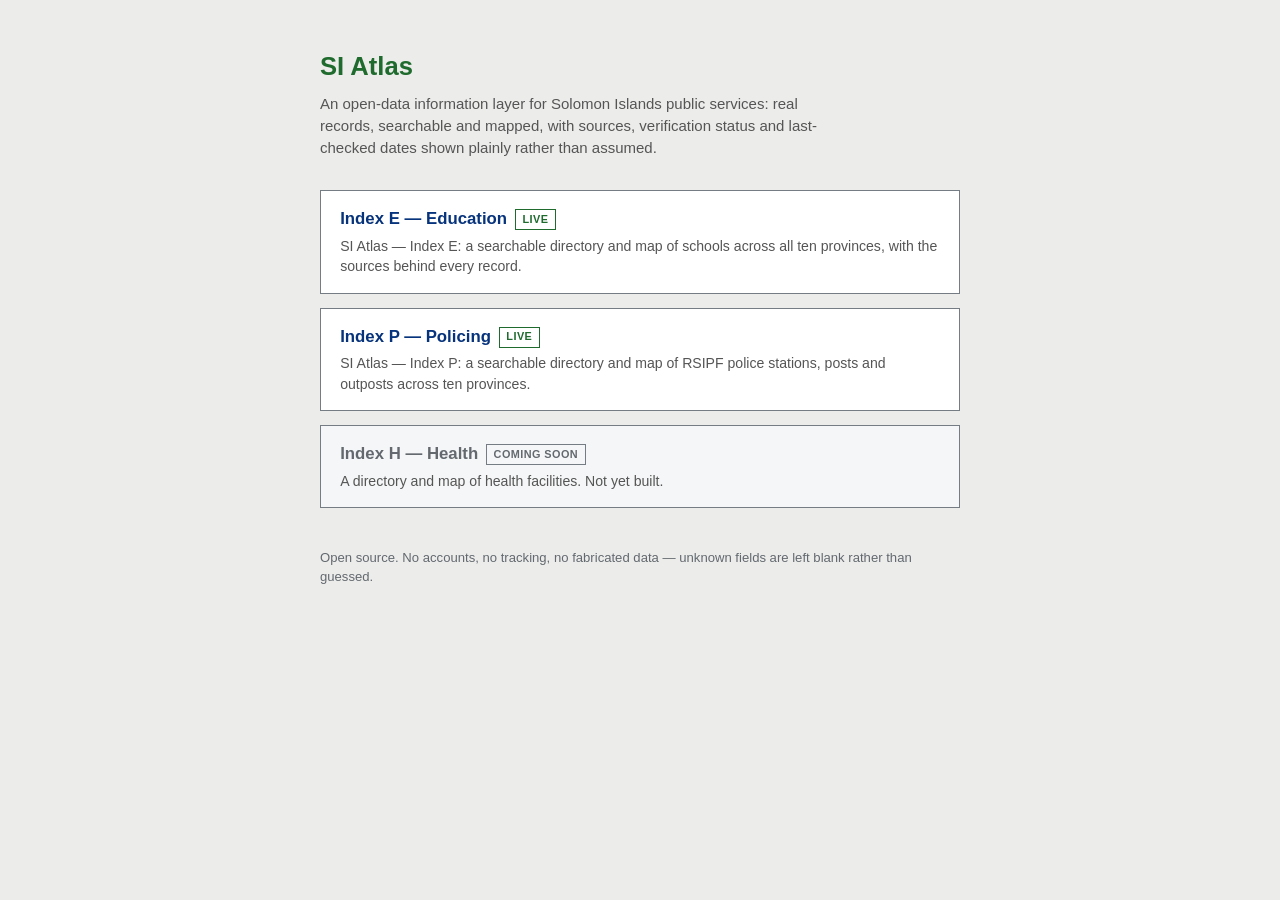
==== index.html @ feea075d "Give the portal and Index H their own favicon and share tags (META-3) Both borrowed Index E's mortar" ====
<!DOCTYPE html>
<html lang="en">
<head>
<meta charset="utf-8">
<meta name="viewport" content="width=device-width, initial-scale=1">
<title>SI Atlas — Solomon Islands public services</title>
<meta name="description" content="SI Atlas is an open-data information layer for Solomon Islands public services. Index E (Education) and Index P (Policing) are live; more indexes are planned.">
<meta name="theme-color" content="#06337C">

<!-- Link previews. og:url must be an absolute URL for scrapers, so it is the
     only non-relative path on this page; update it if the site moves to a
     custom domain or a differently named repository. No og:image: the
     portal has no screenshot of its own, and borrowing an index's would
     misrepresent it. -->
<meta property="og:type" content="website">
<meta property="og:site_name" content="SI Atlas">
<meta property="og:title" content="SI Atlas — Solomon Islands public services">
<meta property="og:description" content="An open-data information layer for Solomon Islands public services: searchable, mapped directories of schools and police stations, with the sources behind every record shown plainly.">
<meta property="og:url" content="https://reversalredgarnet.github.io/SI-Atlas/">
<meta name="twitter:card" content="summary">
<meta name="twitter:title" content="SI Atlas — Solomon Islands public services">
<meta name="twitter:description" content="Searchable, mapped directories of Solomon Islands schools and police stations, with the sources behind every record shown plainly.">

<link rel="stylesheet" href="shared/styles/base.css">
<link rel="icon" href="shared/assets/favicon.svg" type="image/svg+xml">

<style>
  body {
    min-height: 100vh;
    display: flex;
    flex-direction: column;
    align-items: center;
    padding: 3rem 1rem;
  }
  .portal {
    width: 100%;
    max-width: 640px;
  }
  .portal-head h1 {
    font-size: 1.6rem;
    color: var(--green);
    margin-bottom: .5rem;
  }
  .portal-head p {
    color: var(--text-mid);
    max-width: 60ch;
  }
  .index-list {
    margin-top: 2rem;
    display: flex;
    flex-direction: column;
    gap: .9rem;
  }
  .index-card {
    display: block;
    border: 1px solid var(--rule-strong);
    background: var(--panel);
    padding: 1rem 1.2rem;
    text-decoration: none;
    color: inherit;
  }
  .index-card.is-live:hover { background: var(--navy-pale); border-color: var(--navy); }
  .index-card.is-pending {
    color: var(--mute);
    cursor: default;
    background: var(--panel-alt);
  }
  .index-name {
    display: flex;
    align-items: center;
    gap: .5rem;
    font-family: var(--font-head);
    font-weight: 700;
    font-size: 1.05rem;
    color: var(--navy);
  }
  .index-card.is-pending .index-name { color: var(--mute); }
  .index-desc {
    margin-top: .25rem;
    font-size: .88rem;
    color: var(--text-mid);
  }
  .status-tag {
    font-size: .68rem;
    font-weight: 700;
    text-transform: uppercase;
    letter-spacing: .04em;
    padding: .1rem .4rem;
    border: 1px solid var(--rule-strong);
    color: var(--mute);
  }
  .index-card.is-live .status-tag { color: var(--green); border-color: var(--green); }
  .portal-foot {
    margin-top: 2.5rem;
    font-size: .82rem;
    color: var(--mute);
  }
</style>
</head>
<body>

<main class="portal">
  <div class="portal-head">
    <h1>SI Atlas</h1>
    <p>An open-data information layer for Solomon Islands public services: real records, searchable and mapped, with sources, verification status and last-checked dates shown plainly rather than assumed.</p>
  </div>

  <nav class="index-list" aria-label="Indexes">
    <a class="index-card is-live" href="index-e/index.html">
      <span class="index-name">Index E — Education <span class="status-tag">Live</span></span>
      <p class="index-desc">SI Atlas — Index E: a searchable directory and map of schools across all ten provinces, with the sources behind every record.</p>
    </a>

    <a class="index-card is-live" href="index-p/index.html">
      <span class="index-name">Index P — Policing <span class="status-tag">Live</span></span>
      <p class="index-desc">SI Atlas — Index P: a searchable directory and map of RSIPF police stations, posts and outposts across ten provinces.</p>
    </a>

    <a class="index-card is-pending" href="index-h/index.html">
      <span class="index-name">Index H — Health <span class="status-tag">Coming soon</span></span>
      <p class="index-desc">A directory and map of health facilities. Not yet built.</p>
    </a>
  </nav>

  <p class="portal-foot">Open source. No accounts, no tracking, no fabricated data — unknown fields are left blank rather than guessed.</p>
</main>

</body>
</html>
---- shared/styles/base.css ----
/* ============================================================================
   SI Atlas — shared design tokens & primitives
   ----------------------------------------------------------------------------
   Visual reference: the live Solomon Islands Government service portal
   (solomons.gov.sb) and the MEHRD site (mehrd.gov.sb). Both are Arial/Open
   Sans over a light grey page, square-cornered almost everywhere, navy nav
   bars, borders rather than shadows. Every SI Atlas index shares this
   idiom — it's what makes them read as one service rather than several.

   This file holds only what is genuinely generic: color/type tokens, a
   reset, and primitives (buttons, chips, selects, badges) any index is
   likely to need. Page-shell layout (masthead, nav, a particular workspace
   grid) is index-specific and lives in that index's own stylesheet, which
   loads after this one.
   ========================================================================== */

/* --- Tokens -------------------------------------------------------------- */
:root {
  /* Institutional blues, taken from the reference sites */
  --navy:       #06337C;   /* nav bars and section bars */
  --navy-dark:  #002B5C;
  --navy-mid:   #1A4873;
  --navy-pale:  #E8EEF6;
  --link:       #1257A0;   /* body links, 7.3:1 on white */
  --link-hover: #0D3F77;

  --green:  #1F6B2E;       /* page headings, as on both reference sites */
  --red:    #A5232B;       /* notices and warnings only */
  --gold:   #C8A415;       /* decorative fills, plus text only on dark (navy)
                              surfaces — 4.95:1 on navy, but only 2.39:1 on
                              white/panel, so never use it as text on a light
                              surface */

  --page:      #ECECEB;    /* body background */
  --panel:     #FFFFFF;
  --panel-alt: #F5F6F7;
  --band:      #E9EDF2;    /* group headers, table headers */
  --notice-bg: #FDF3D6;

  --rule:        #D3D7DC;  /* separators between blocks */
  --rule-soft:   #E4E7EA;
  --rule-strong: #767C84;  /* control borders — 3.4:1, meets non-text AA */

  --text:     #333333;
  --text-mid: #555555;
  --mute:     #63696F;

  --font-ui: Arial, 'Helvetica Neue', Helvetica, sans-serif;
  --font-head: 'Open Sans', Arial, 'Helvetica Neue', Helvetica, sans-serif;

  --shell-pad: 1rem;
}

/* --- Reset ----------------------------------------------------------------
   Deliberately minimal: box model, hidden attribute, base typography and
   link/button resets only. Page-level layout (height, overflow, flex shell)
   is each index's own concern and lives in its stylesheet. */
*, *::before, *::after { box-sizing: border-box; }
[hidden] { display: none !important; }

body {
  margin: 0;
  font-family: var(--font-ui);
  font-size: 15px;
  line-height: 1.45;
  color: var(--text);
  background: var(--page);
}

h1, h2, h3 { margin: 0; font-family: var(--font-head); font-weight: 700; }
p { margin: 0; }
ul, ol, dl, dd { margin: 0; padding: 0; }
li { list-style: none; }
button { font: inherit; color: inherit; }
a { color: var(--link); }
a:hover { color: var(--link-hover); }
svg { fill: currentColor; }

/* --- Accessibility --------------------------------------------------------
   Focus is navy by default; an index with dark chrome (a navy masthead/nav)
   should override to the gold token over those elements specifically. */
:focus-visible { outline: 3px solid var(--navy); outline-offset: 1px; }

.sr-only {
  position: absolute; width: 1px; height: 1px; padding: 0; margin: -1px;
  overflow: hidden; clip: rect(0 0 0 0); white-space: nowrap; border: 0;
}

.skip-link {
  position: absolute; left: -9999px; top: 0; z-index: 999;
  background: var(--navy); color: #fff; padding: .5rem 1rem;
}
.skip-link:focus { left: 0; }

/* --- Buttons, selects, chips ----------------------------------------------
   Shared across indexes so a control looks and behaves the same way
   wherever it appears. */
.btn {
  display: inline-flex; align-items: center; justify-content: center; gap: .35rem;
  height: 36px; padding: 0 .85rem;
  border: 1px solid transparent;
  font-size: .88rem; font-weight: 700;
  cursor: pointer; text-decoration: none; white-space: nowrap;
}
.btn:disabled { opacity: .55; cursor: default; }
.btn-primary { background: var(--navy); color: #fff; border-color: var(--navy); }
.btn-primary:hover { background: var(--navy-dark); border-color: var(--navy-dark); }
.btn-secondary { background: #fff; color: var(--navy); border-color: var(--rule-strong); }
.btn-secondary:hover { background: var(--navy-pale); border-color: var(--navy); }
.btn-secondary.is-active { background: var(--navy-pale); border-color: var(--navy); }
.btn-block { width: 100%; }

/* min-height keeps text-only buttons ("Clear all", "All results") at the
   24px minimum touch target (WCAG 2.5.8) without changing how they look. */
.link-btn {
  background: none; border: 0; padding: 0; cursor: pointer;
  min-height: 24px;
  color: var(--link); font-size: .85rem;
  text-decoration: underline;
}
.link-btn:hover { color: var(--link-hover); }

.text-close {
  background: #fff; border: 1px solid var(--rule-strong); cursor: pointer;
  color: var(--navy); height: 30px; padding: 0 .6rem;
  font-size: .82rem; font-weight: 700;
}
.text-close:hover { background: var(--navy-pale); border-color: var(--navy); }

.select {
  font: inherit; font-size: .88rem; color: var(--text);
  height: 36px; padding: 0 1.7rem 0 .5rem;
  border: 1px solid var(--rule-strong);
  background: #fff url("data:image/svg+xml,%3Csvg xmlns='http://www.w3.org/2000/svg' viewBox='0 0 16 16' fill='%23333'%3E%3Cpath d='M4 6l4 4 4-4z'/%3E%3C/svg%3E") no-repeat right .45rem center/13px;
  appearance: none; cursor: pointer;
}
.select-block { width: 100%; }
.select:disabled { opacity: .5; cursor: default; background-color: var(--panel-alt); }

.count-pill {
  display: inline-block; min-width: 20px; padding: 0 .3rem;
  background: var(--navy); color: #fff;
  font-size: .75rem; font-weight: 700; text-align: center;
}
.btn-secondary.is-active .count-pill { background: var(--navy); }

.chip-row { display: flex; flex-wrap: wrap; gap: .3rem; align-items: center; }
.chip {
  display: inline-flex; align-items: center; gap: .3rem;
  padding: .12rem .4rem;
  font-size: .78rem;
  background: var(--navy-pale); color: var(--navy);
  border: 1px solid #C4D2E6;
}
.chip-static { background: var(--panel-alt); color: var(--text-mid); border-color: var(--rule); }
.chip-removable { cursor: pointer; min-height: 24px; }   /* WCAG 2.5.8 target size */
.chip-removable:hover { background: #D8E3F2; }
.chip-removable span[aria-hidden] { font-weight: 700; }

/* --- Verification badge -----------------------------------------------------
   Rendered by shared/verification-badge.js — three states, styled the same
   way everywhere so a reader learns the language once. 'verified' is the
   only state that reads as confirmed; 'unverified' and 'unknown' are both
   deliberately neutral/muted, never styled to look like a pass. */
.badge {
  display: inline-flex; align-items: center; gap: .3rem;
  font-size: .78rem; font-weight: 700; padding: .2rem .55rem;
  border: 1px solid; line-height: 1.3;
}
.badge-ico { flex: none; }
.badge-verified   { color: var(--green); border-color: var(--green); background: #EAF3EC; }
.badge-unverified { color: var(--mute);  border-color: var(--rule-strong); background: var(--panel-alt); }
.badge-unknown    { color: var(--mute);  border-color: var(--rule-strong); background: var(--panel-alt); font-style: italic; }

/* --- Sources list -----------------------------------------------------------
   Rendered by shared/sources.js inside a profile's "Sources" section, the
   same way in every index: citations as plain rows, URLs as links that show
   their host, optionally with a short label (.source-kind) under the link. */
.source-list { padding: 0 .9rem; }
.source-list li {
  display: flex; align-items: center; gap: .5rem;
  padding: .35rem 0;
  font-size: .86rem; color: var(--text); line-height: 1.4;
  border-bottom: 1px solid var(--rule-soft);
}
.source-list li:last-child { border-bottom: 0; }
.source-list a { color: var(--link); padding: .35rem 0; }
.source-links li { padding: 0; word-break: break-word; }
.source-links a { word-break: break-all; }
.source-item { display: flex; flex-direction: column; padding: .35rem 0; min-width: 0; }
.source-item a { padding: 0; }
.source-kind { font-size: .78rem; color: var(--mute); }
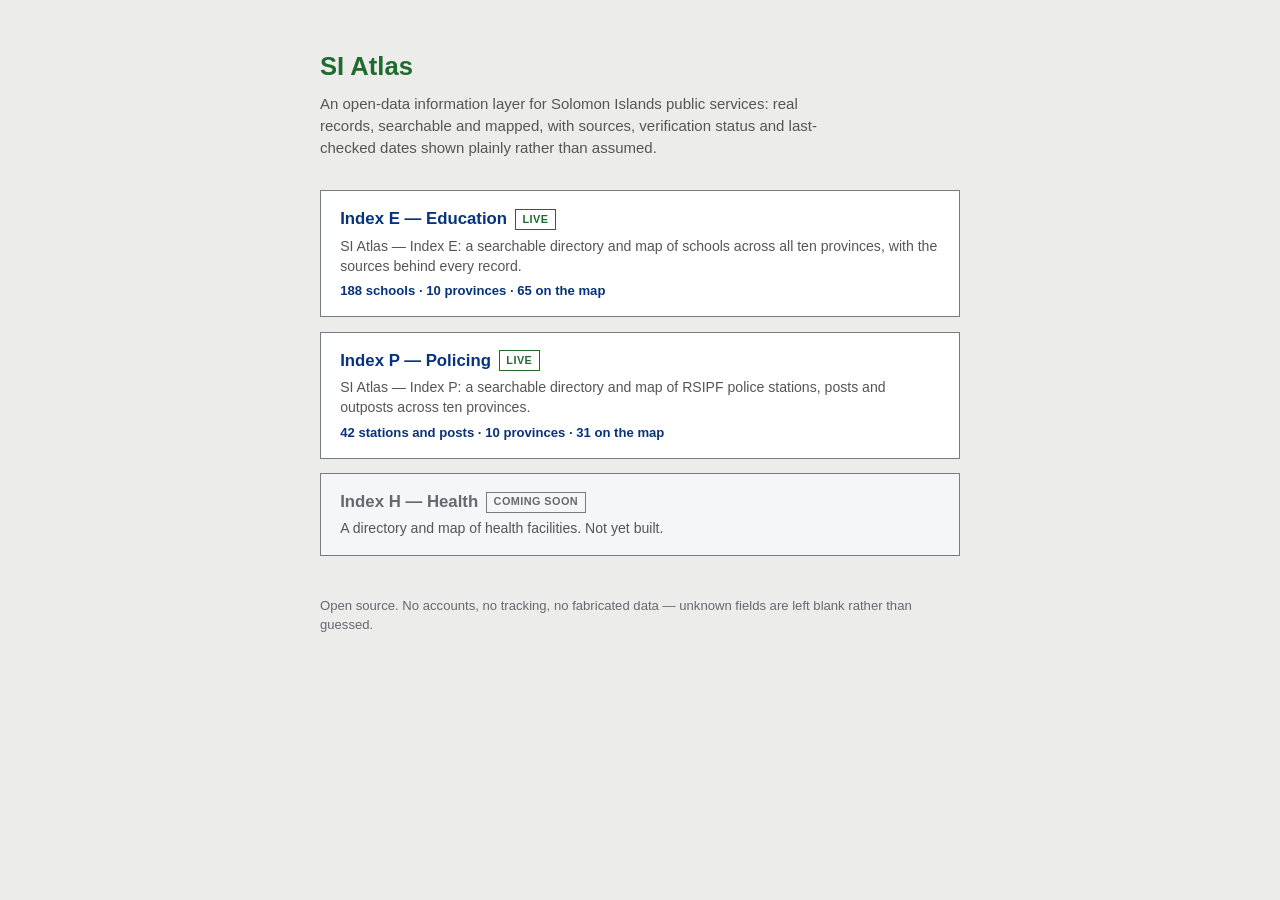
==== commit c0310b45: "Show live record counts on the portal cards Each live index's card now carries a line generated from" ====
--- a/index.html
+++ b/index.html
@@ -90,6 +90,15 @@
     color: var(--mute);
   }
   .index-card.is-live .status-tag { color: var(--green); border-color: var(--green); }
+  /* Live figures under each card, generated from the index's own data file
+     (script at the bottom of this page). Hidden until filled, so a failed
+     load shows no number rather than a wrong one. */
+  .index-count {
+    margin-top: .3rem;
+    font-size: .82rem;
+    font-weight: 700;
+    color: var(--navy);
+  }
   .portal-foot {
     margin-top: 2.5rem;
     font-size: .82rem;
@@ -109,11 +118,13 @@
     <a class="index-card is-live" href="index-e/index.html">
       <span class="index-name">Index E — Education <span class="status-tag">Live</span></span>
       <p class="index-desc">SI Atlas — Index E: a searchable directory and map of schools across all ten provinces, with the sources behind every record.</p>
+      <p class="index-count" id="count-e" hidden></p>
     </a>
 
     <a class="index-card is-live" href="index-p/index.html">
       <span class="index-name">Index P — Policing <span class="status-tag">Live</span></span>
       <p class="index-desc">SI Atlas — Index P: a searchable directory and map of RSIPF police stations, posts and outposts across ten provinces.</p>
+      <p class="index-count" id="count-p" hidden></p>
     </a>
 
     <a class="index-card is-pending" href="index-h/index.html">
@@ -125,5 +136,44 @@
   <p class="portal-foot">Open source. No accounts, no tracking, no fabricated data — unknown fields are left blank rather than guessed.</p>
 </main>
 
+<!-- Live counts for the cards above, read from the same data files the
+     indexes use, so they can never disagree with them. `defer` keeps the
+     portal itself from waiting on them; if one fails to load, its card just
+     shows no count. schema.js is needed because stations.js builds its
+     records through Atlas.schema.createEntity(). -->
+<script defer src="index-e/js/data/schools.js"></script>
+<script defer src="shared/schema.js"></script>
+<script defer src="index-p/js/data/stations.js"></script>
+<script>
+document.addEventListener('DOMContentLoaded', function () {
+  function distinct(list, key) {
+    var seen = {};
+    list.forEach(function (r) { seen[key(r)] = true; });
+    return Object.keys(seen).length;
+  }
+  function show(id, text) {
+    var el = document.getElementById(id);
+    el.textContent = text;
+    el.hidden = false;
+  }
+  try {
+    var schools = window.SF && window.SF.SCHOOLS;
+    if (schools && schools.length) {
+      show('count-e', schools.length + ' schools · ' +
+        distinct(schools, function (s) { return s.province; }) + ' provinces · ' +
+        schools.filter(function (s) { return s.latitude !== null; }).length + ' on the map');
+    }
+  } catch (e) { /* no count is better than a wrong one */ }
+  try {
+    var stations = window.SP && window.SP.STATIONS;
+    if (stations && stations.length) {
+      show('count-p', stations.length + ' stations and posts · ' +
+        distinct(stations, function (s) { return s.province; }) + ' provinces · ' +
+        stations.filter(function (s) { return s.location.lat !== null; }).length + ' on the map');
+    }
+  } catch (e) { /* no count is better than a wrong one */ }
+});
+</script>
+
 </body>
 </html>
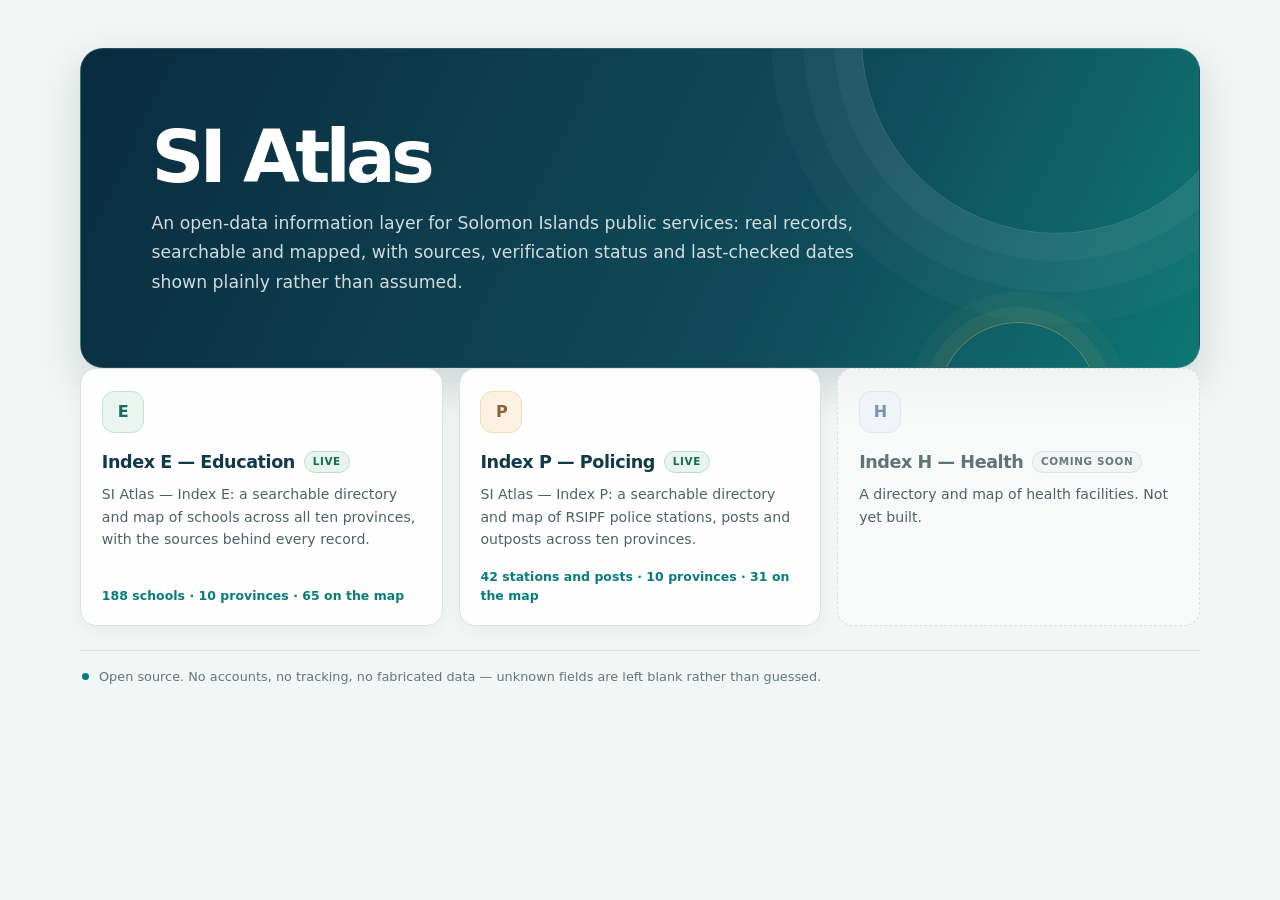
==== commit 80167829: "Link the visual refresh stylesheet from the portal, Index E, P and H One <link> per page, after ever" ====
--- a/index.html
+++ b/index.html
@@ -105,6 +105,8 @@
     color: var(--mute);
   }
 </style>
+
+<link rel="stylesheet" href="shared/styles/atlas-visual.css">
 </head>
 <body>
 
--- a/shared/styles/base.css
+++ b/shared/styles/base.css
@@ -190,3 +190,13 @@
 .source-item { display: flex; flex-direction: column; padding: .35rem 0; min-width: 0; }
 .source-item a { padding: 0; }
 .source-kind { font-size: .78rem; color: var(--mute); }
+
+/* --- Report a correction ------------------------------------------------------
+   Rendered by shared/corrections.js at the foot of every profile. */
+.correction { margin-top: .8rem; padding-top: .7rem; border-top: 1px solid var(--rule-soft); }
+.correction-link {
+  display: inline-flex; align-items: center; gap: .4rem;
+  min-height: 24px;
+  font-size: .86rem; font-weight: 700; color: var(--link);
+}
+.correction-note { margin-top: .3rem; font-size: .78rem; color: var(--mute); line-height: 1.45; }
--- a/shared/styles/atlas-visual.css
+++ b/shared/styles/atlas-visual.css
@@ -0,0 +1,492 @@
+/*
+ * SI Atlas — visual refresh layer
+ * Direction: Pacific civic atlas — oceanic, calm, credible, and more polished.
+ * This file intentionally sits after the existing stylesheets. Remove its
+ * <link> from each page to revert the visual treatment without touching app logic.
+ */
+:root {
+  --navy:       #10394A;
+  --navy-dark:  #082B39;
+  --navy-mid:   #1A5663;
+  --navy-pale:  #E3F1EF;
+  --link:       #087C7A;
+  --link-hover: #075E61;
+  --green:      #11766C;
+  --red:        #B64D42;
+  --gold:       #E4B05C;
+  --page:       #F2F6F4;
+  --panel:      #FFFFFF;
+  --panel-alt:  #F7FAF8;
+  --band:       #EAF2EF;
+  --notice-bg:  #FFF5E3;
+  --rule:       #D6E2DE;
+  --rule-soft:  #E7EEEB;
+  --rule-strong:#8BA29C;
+  --text:       #1C3036;
+  --text-mid:   #4C6266;
+  --mute:       #63787A;
+  --font-ui:    ui-sans-serif, system-ui, -apple-system, BlinkMacSystemFont, "Segoe UI", sans-serif;
+  --font-head:  ui-sans-serif, system-ui, -apple-system, BlinkMacSystemFont, "Segoe UI", sans-serif;
+}
+
+body {
+  color: var(--text);
+  background-color: var(--page);
+  font-family: var(--font-ui);
+  letter-spacing: .002em;
+}
+h1, h2, h3 { letter-spacing: -.025em; }
+:focus-visible { outline-color: var(--link); outline-offset: 3px; }
+
+/* Controls: consistent radii, quieter borders, more deliberate hover states. */
+.btn {
+  border-radius: 8px;
+  transition: background-color .16s ease, border-color .16s ease, box-shadow .16s ease, transform .16s ease;
+}
+.btn-primary { background: var(--navy); border-color: var(--navy); box-shadow: 0 2px 5px rgba(8,43,57,.12); }
+.btn-primary:hover { background: var(--navy-dark); border-color: var(--navy-dark); box-shadow: 0 4px 10px rgba(8,43,57,.16); }
+.btn-secondary { border-color: #C9D8D3; border-radius: 8px; }
+.btn-secondary:hover, .btn-secondary.is-active { background: var(--navy-pale); border-color: var(--link); }
+.link-btn { color: var(--link); }
+.text-close { border-radius: 7px; border-color: #C9D8D3; }
+.select, .search-input, .mini-search {
+  border-radius: 8px;
+  border-color: #C9D8D3;
+  transition: border-color .15s ease, box-shadow .15s ease;
+}
+.search-input { padding-left: .8rem; padding-right: .8rem; }
+.search-input:focus, .mini-search:focus, .select:focus-visible {
+  outline: 3px solid rgba(8,124,122,.18);
+  outline-offset: 0;
+  border-color: var(--link);
+  box-shadow: 0 0 0 1px var(--link);
+}
+.count-pill { border-radius: 999px; background: var(--link); }
+.chip { border-radius: 999px; }
+.badge { border-radius: 999px; padding: .22rem .6rem; }
+.badge-verified { color: #146B54; border-color: #A8D7C4; background: #E6F5EE; }
+.badge-unverified, .badge-unknown { border-color: #D4DFDB; background: #F1F5F3; }
+
+/* App chrome. The dark masthead gives the atlas a stable, memorable identity. */
+.masthead {
+  background: linear-gradient(112deg, #0A2B3D 0%, #10495A 72%, #0F6D70 100%);
+  border-bottom: 3px solid var(--gold);
+}
+.masthead-inner { padding-top: .72rem; padding-bottom: .72rem; }
+.service-name { color: #FFFFFF; font-size: 1.3rem; letter-spacing: -.035em; }
+.gov-nav {
+  background: #082B39;
+  box-shadow: 0 5px 15px rgba(8,43,57,.10);
+}
+.gov-nav-inner { gap: .25rem; }
+.nav-link {
+  padding: .68rem .95rem;
+  border: 0 !important;
+  border-radius: 8px 8px 0 0;
+  margin-top: .22rem;
+  color: rgba(255,255,255,.82);
+  transition: color .15s ease, background-color .15s ease;
+}
+.nav-link:hover { background: rgba(255,255,255,.1); color: #FFFFFF; }
+.gov-nav :focus-visible, .masthead :focus-visible, .rail-head :focus-visible { outline-color: var(--gold); }
+
+.notice {
+  padding-top: .48rem;
+  padding-bottom: .48rem;
+  background: var(--notice-bg);
+  border-bottom-color: #F0DDB8;
+  border-left: 4px solid #D78B4F;
+  font-size: .82rem;
+}
+.notice-label { color: #95502E; }
+.page-intro {
+  padding-top: .95rem;
+  padding-bottom: 1rem;
+  background: linear-gradient(105deg, #FFFFFF 5%, #F0F8F5 100%);
+  border-bottom-color: #DCE8E3;
+}
+.page-intro h1 {
+  color: var(--navy);
+  font-size: clamp(1.3rem, 1.6vw, 1.75rem);
+  line-height: 1.2;
+  margin-bottom: .35rem;
+  letter-spacing: -.04em;
+}
+.page-intro p { color: #50676A; line-height: 1.55; }
+.toolbar {
+  background: #F7FAF8;
+  border-bottom-color: #DDE7E2;
+  padding-top: .8rem;
+  padding-bottom: .85rem;
+}
+.field-label { color: #52696C; font-size: .78rem; letter-spacing: .015em; }
+
+/* Workspace panels retain the existing layout and dimensions, but get a
+   softer card treatment and a little breathing room. */
+.results-col, .detail-col {
+  border: 1px solid var(--rule);
+  border-radius: 13px;
+  box-shadow: 0 4px 18px rgba(20,55,60,.06);
+  overflow: hidden;
+}
+.results-col { margin: .55rem 0 .55rem .55rem; }
+.detail-col { margin: .55rem 0 .55rem .55rem; }
+.map-col {
+  margin: .55rem;
+  border-radius: 14px;
+  overflow: hidden;
+  box-shadow: 0 4px 18px rgba(20,55,60,.08);
+  background: #DCEBE7;
+}
+.results-head {
+  background: linear-gradient(110deg, #E7F2EF, #F4F8F6);
+  border-bottom-color: var(--rule);
+  padding: .65rem .85rem .7rem;
+}
+.results-head h2 { color: var(--navy); font-size: .98rem; }
+.results-sub { color: var(--text-mid); }
+.result {
+  width: auto;
+  margin: .35rem .5rem;
+  padding: .72rem .78rem;
+  border: 1px solid var(--rule-soft);
+  border-left: 4px solid transparent;
+  border-radius: 9px;
+  background: #FFFFFF;
+  transition: background-color .15s ease, border-color .15s ease, box-shadow .15s ease;
+}
+.result:hover {
+  background: #F8FCFA;
+  border-color: #C8DDD5;
+  box-shadow: 0 3px 9px rgba(16,57,74,.06);
+}
+.result.is-selected {
+  background: #EAF5F1;
+  border-color: #A8CEC1;
+  border-left-color: var(--link);
+  box-shadow: 0 2px 8px rgba(8,124,122,.08);
+}
+.result-name { color: var(--link); line-height: 1.3; }
+.result.is-selected .result-name { color: var(--navy); }
+.detail-bar { background: #F2F7F5; border-bottom-color: var(--rule); }
+.detail-head { padding-top: 1rem; }
+.detail-head h2 { color: var(--navy); letter-spacing: -.035em; }
+.detail-section h3 {
+  margin-left: .72rem;
+  margin-right: .72rem;
+  padding: .42rem .65rem;
+  border-radius: 7px;
+  background: var(--navy);
+  letter-spacing: .055em;
+}
+.detail-flag {
+  border-radius: 0 7px 7px 0;
+  background: #FFF6E5;
+}
+.source-list { padding-left: .9rem; padding-right: .9rem; }
+.correction { border-top-color: var(--rule); }
+
+/* Filters and map UI. */
+.filters-rail {
+  border-right: 1px solid var(--rule);
+  box-shadow: 10px 0 35px rgba(8,43,57,.14);
+}
+.rail-head { background: var(--navy-dark); }
+.rail-foot { background: #F5F9F7; border-top-color: var(--rule); }
+.fsection > summary { background: #F7FAF8; }
+.fsection > summary:hover { background: #E8F2EE; }
+.check:hover { background: #F5FAF7; }
+.check input:checked + .check-box { background: var(--link); border-color: var(--link); }
+.check input:focus-visible + .check-box { outline-color: var(--link); }
+.map-note {
+  border: 1px solid rgba(195,214,207,.95);
+  border-radius: 12px;
+  box-shadow: 0 6px 24px rgba(12,48,60,.16);
+  overflow: hidden;
+  background: rgba(255,255,255,.97);
+  backdrop-filter: blur(8px);
+}
+.map-note-toggle { border-radius: 11px 11px 0 0; }
+.map-note-toggle:hover { background: #F0F7F4; }
+.map-key-title { color: var(--navy); }
+.map-reset { border-radius: 8px; box-shadow: 0 3px 10px rgba(12,48,60,.12); }
+.leaflet-control-zoom { overflow: hidden; border: 1px solid #C5D9D2 !important; border-radius: 9px !important; box-shadow: 0 3px 12px rgba(12,48,60,.12) !important; }
+.leaflet-control-zoom a { border-radius: 0 !important; color: var(--navy) !important; }
+.leaflet-control-zoom a:hover { background: #EAF5F1 !important; }
+.leaflet-popup-content-wrapper { border-radius: 10px !important; }
+.leaflet-popup-tip { box-shadow: none !important; }
+.leaflet-tooltip { border-radius: 6px; border-color: #C5D9D2; box-shadow: 0 2px 8px rgba(12,48,60,.08); }
+
+.modal { background: rgba(5,30,40,.58); backdrop-filter: blur(3px); }
+.modal-card {
+  border: 1px solid var(--rule);
+  border-top: 4px solid var(--link);
+  border-radius: 16px;
+  box-shadow: 0 22px 70px rgba(4,30,39,.28);
+  padding: 1.4rem 1.45rem;
+}
+.modal-card h2 { color: var(--navy); }
+.scrim { background: rgba(5,30,40,.43); backdrop-filter: blur(2px); }
+
+/* Portal landing page — more like the front door to a real public-data tool. */
+.portal-page {
+  height: auto;
+  min-height: 100vh;
+  overflow-x: hidden;
+  overflow-y: auto;
+  display: flex;
+  align-items: stretch;
+  justify-content: flex-start;
+  padding: clamp(1rem, 3vw, 2.8rem);
+  background:
+    radial-gradient(ellipse at 88% 8%, rgba(18,124,118,.09), transparent 29rem),
+    linear-gradient(180deg, #F5F8F6 0%, #EEF4F1 100%);
+}
+.portal-page::before {
+  content: "";
+  position: fixed;
+  z-index: 0;
+  pointer-events: none;
+  left: -11rem;
+  bottom: -17rem;
+  width: 30rem;
+  height: 30rem;
+  border: 1px solid rgba(12,106,106,.09);
+  border-radius: 50%;
+  box-shadow: 0 0 0 2rem rgba(12,106,106,.025), 0 0 0 4rem rgba(12,106,106,.02), 0 0 0 6rem rgba(12,106,106,.015);
+}
+.portal { position: relative; z-index: 1; width: 100%; max-width: 1120px; margin: 0 auto; }
+.portal-head {
+  position: relative;
+  isolation: isolate;
+  overflow: hidden;
+  display: flex;
+  flex-direction: column;
+  justify-content: center;
+  min-height: 270px;
+  padding: clamp(2rem, 5.5vw, 4.5rem);
+  border: 1px solid rgba(255,255,255,.12);
+  border-radius: 23px;
+  background: linear-gradient(115deg, #092C3F 0%, #104B5A 65%, #0D7774 100%);
+  box-shadow: 0 16px 44px rgba(8,43,57,.16);
+}
+.portal-head::before {
+  content: "";
+  position: absolute;
+  z-index: -1;
+  width: 390px;
+  height: 390px;
+  top: -205px;
+  right: -52px;
+  border: 1px solid rgba(255,255,255,.17);
+  border-radius: 50%;
+  box-shadow: 0 0 0 27px rgba(255,255,255,.035), 0 0 0 58px rgba(255,255,255,.03), 0 0 0 90px rgba(255,255,255,.022);
+}
+.portal-head::after {
+  content: "";
+  position: absolute;
+  z-index: -1;
+  width: 160px;
+  height: 160px;
+  right: 9%;
+  bottom: -115px;
+  border: 1px solid rgba(228,176,92,.45);
+  border-radius: 50%;
+  box-shadow: 0 0 0 15px rgba(228,176,92,.07), 0 0 0 30px rgba(228,176,92,.04);
+}
+.portal-eyebrow {
+  display: inline-flex;
+  align-items: center;
+  gap: .55rem;
+  margin-bottom: 1rem;
+  color: #C9E8DE;
+  font-size: .76rem;
+  font-weight: 800;
+  letter-spacing: .14em;
+  text-transform: uppercase;
+}
+.portal-eyebrow-dot { width: 7px; height: 7px; border-radius: 50%; background: var(--gold); box-shadow: 0 0 0 4px rgba(228,176,92,.17); }
+.portal-head h1 {
+  color: #FFFFFF;
+  font-size: clamp(2.6rem, 6.6vw, 4.6rem);
+  line-height: 1.02;
+  font-weight: 800;
+  letter-spacing: -.065em;
+  margin-bottom: .9rem;
+}
+.portal-head p {
+  max-width: 68ch;
+  color: rgba(246,252,249,.84);
+  font-size: clamp(.96rem, 1.45vw, 1.08rem);
+  line-height: 1.7;
+}
+.portal-section-heading {
+  display: flex;
+  align-items: end;
+  justify-content: space-between;
+  gap: 1rem;
+  margin-top: 2rem;
+  margin-bottom: .9rem;
+}
+.portal-section-heading h2 { color: var(--navy); font-size: 1.2rem; letter-spacing: -.035em; }
+.portal-section-heading p { margin-top: .2rem; font-size: .88rem; color: var(--text-mid); }
+.index-list {
+  display: grid;
+  grid-template-columns: repeat(3, minmax(0, 1fr));
+  gap: 1rem;
+  margin-top: 0;
+}
+.index-card {
+  position: relative;
+  display: flex;
+  flex-direction: column;
+  align-items: flex-start;
+  min-width: 0;
+  min-height: 225px;
+  padding: 1.35rem 1.3rem 1.2rem;
+  overflow: hidden;
+  border: 1px solid #D7E4DF;
+  border-radius: 16px;
+  background: rgba(255,255,255,.95);
+  box-shadow: 0 5px 18px rgba(22,58,58,.045);
+  color: var(--text);
+  text-decoration: none;
+  transition: transform .17s ease, box-shadow .17s ease, border-color .17s ease, background-color .17s ease;
+}
+.index-card::before {
+  content: "E";
+  display: flex;
+  align-items: center;
+  justify-content: center;
+  width: 42px;
+  height: 42px;
+  margin-bottom: 1.1rem;
+  border: 1px solid #C9E2D8;
+  border-radius: 12px;
+  background: #EAF5F0;
+  color: #126D63;
+  font-size: 1rem;
+  font-weight: 800;
+  letter-spacing: -.04em;
+}
+.index-card:nth-child(2)::before { content: "P"; color: #8B6330; background: #FBF2E3; border-color: #EEDDBA; }
+.index-card:nth-child(3)::before { content: "H"; color: #456E9B; background: #EDF3FA; border-color: #D5E1F0; }
+.index-card.is-live:hover {
+  background: #FFFFFF;
+  border-color: #98C6B7;
+  transform: translateY(-3px);
+  box-shadow: 0 13px 28px rgba(22,76,67,.11);
+}
+.index-card:focus-visible { outline: 3px solid var(--link); outline-offset: 3px; }
+.index-card.is-pending { background: rgba(249,251,250,.8); border-style: dashed; color: var(--mute); box-shadow: none; }
+.index-card.is-pending::before { opacity: .72; }
+.index-name {
+  display: flex;
+  align-items: center;
+  flex-wrap: wrap;
+  gap: .55rem;
+  padding-right: 0;
+  color: var(--navy);
+  font-size: 1.1rem;
+  line-height: 1.3;
+  letter-spacing: -.025em;
+}
+.index-card.is-pending .index-name { color: #607477; }
+.status-tag {
+  display: inline-flex;
+  align-items: center;
+  padding: .2rem .5rem;
+  border: 1px solid #D8E5DF;
+  border-radius: 999px;
+  background: #F6FAF8;
+  color: #4E6867;
+  font-size: .65rem;
+  letter-spacing: .06em;
+}
+.index-card.is-live .status-tag { background: #E8F5EF; border-color: #BCE0D0; color: #166C51; }
+.index-card.is-pending .status-tag { background: #F2F5F3; color: #68797A; }
+.index-desc { margin-top: .6rem; color: var(--text-mid); font-size: .88rem; line-height: 1.6; }
+.index-count {
+  margin-top: auto;
+  padding-top: 1.1rem;
+  color: var(--link);
+  font-size: .78rem;
+  font-weight: 750;
+  line-height: 1.5;
+}
+.index-card.is-pending .index-count { color: var(--mute); }
+.portal-foot {
+  display: flex;
+  align-items: center;
+  gap: .65rem;
+  margin-top: 1.5rem;
+  padding: 1rem .1rem 0;
+  border-top: 1px solid #D6E2DE;
+  color: #627779;
+  font-size: .8rem;
+  line-height: 1.55;
+}
+.portal-foot::before { content: ""; display: block; flex: none; width: 7px; height: 7px; background: var(--link); border-radius: 50%; }
+
+/* Health placeholder and 404 page share the same calmer surfaces. */
+.health-page {
+  background: radial-gradient(ellipse at 50% 5%, rgba(13,119,116,.08), transparent 26rem), var(--page);
+}
+.health-page .coming-soon {
+  width: 100%;
+  max-width: 560px;
+  padding: clamp(1.7rem, 5vw, 3rem);
+  border: 1px solid var(--rule);
+  border-radius: 20px;
+  background: rgba(255,255,255,.94);
+  box-shadow: 0 16px 44px rgba(8,43,57,.08);
+  text-align: left;
+}
+.health-page .coming-soon::before {
+  content: "INDEX H  /  IN DEVELOPMENT";
+  display: inline-block;
+  margin-bottom: 1rem;
+  padding: .3rem .55rem;
+  border: 1px solid #D6E5F0;
+  border-radius: 999px;
+  background: #F0F5FA;
+  color: #456E9B;
+  font-size: .66rem;
+  font-weight: 800;
+  letter-spacing: .09em;
+}
+.health-page .coming-soon h1 { color: var(--navy); font-size: 1.8rem; letter-spacing: -.04em; }
+.health-page .coming-soon p { margin-top: .7rem; color: var(--text-mid); line-height: 1.7; }
+.health-page .back-link { margin-top: 1.3rem; font-weight: 700; }
+
+@media (max-width: 1199px) {
+  .results-col { margin-right: .5rem; }
+  .map-col { margin-left: .15rem; }
+}
+@media (max-width: 859px) {
+  .masthead-inner { padding-top: .5rem; padding-bottom: .5rem; }
+  .service-name { font-size: 1.12rem; }
+  .nav-link { border-radius: 7px 7px 0 0; }
+  .page-intro { padding-top: .6rem; padding-bottom: .65rem; }
+  .toolbar { padding-top: .55rem; padding-bottom: .6rem; }
+  .results-col { margin: 0; border-radius: 0; border-left: 0; border-right: 0; box-shadow: none; }
+  .detail-col { margin: 0; border-radius: 18px 18px 0 0; border-left: 0; border-right: 0; border-top: 3px solid var(--link); box-shadow: 0 -10px 30px rgba(8,43,57,.18); }
+  .map-col { margin: 0; border-radius: 0; box-shadow: none; }
+  .result { margin: .4rem .55rem; }
+  .view-switch { border: 1px solid var(--navy); border-radius: 11px; overflow: hidden; box-shadow: 0 5px 18px rgba(8,43,57,.2); }
+  .vs-btn { height: 40px; }
+  .vs-btn + .vs-btn { border-left-color: rgba(255,255,255,.2); }
+  .portal-page { padding: .8rem; }
+  .portal-head { min-height: 245px; border-radius: 18px; padding: 2rem 1.5rem; }
+  .portal-head::before { right: -220px; }
+  .portal-section-heading { margin-top: 1.5rem; }
+  .index-list { grid-template-columns: 1fr; gap: .7rem; }
+  .index-card { min-height: 0; padding: 1.1rem; border-radius: 13px; }
+  .index-card::before { width: 36px; height: 36px; margin-bottom: .7rem; border-radius: 10px; }
+  .index-desc { margin-top: .4rem; }
+  .index-count { padding-top: .75rem; }
+  .portal-foot { align-items: flex-start; }
+}
+@media (prefers-reduced-motion: reduce) {
+  .btn, .index-card, .search-input, .mini-search { transition: none !important; }
+}
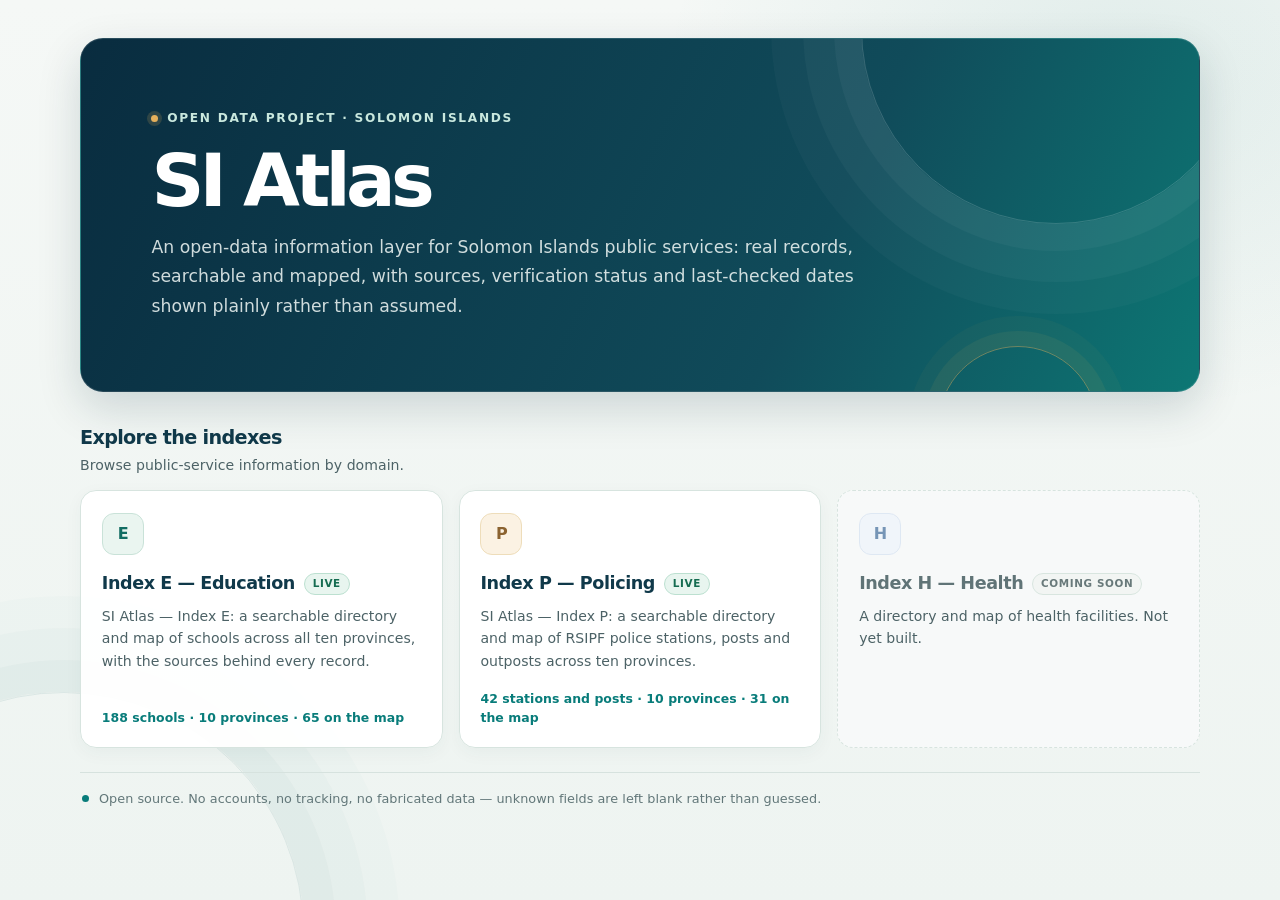
==== commit 9b4b4c65: "Portal: markup for the refreshed landing page A body class for the refresh's portal layout, an eyebr" ====
--- a/index.html
+++ b/index.html
@@ -108,12 +108,20 @@
 
 <link rel="stylesheet" href="shared/styles/atlas-visual.css">
 </head>
-<body>
+<body class="portal-page">
 
 <main class="portal">
   <div class="portal-head">
+    <div class="portal-eyebrow"><span class="portal-eyebrow-dot" aria-hidden="true"></span> Open data project · Solomon Islands</div>
     <h1>SI Atlas</h1>
     <p>An open-data information layer for Solomon Islands public services: real records, searchable and mapped, with sources, verification status and last-checked dates shown plainly rather than assumed.</p>
+  </div>
+
+  <div class="portal-section-heading">
+    <div>
+      <h2>Explore the indexes</h2>
+      <p>Browse public-service information by domain.</p>
+    </div>
   </div>
 
   <nav class="index-list" aria-label="Indexes">
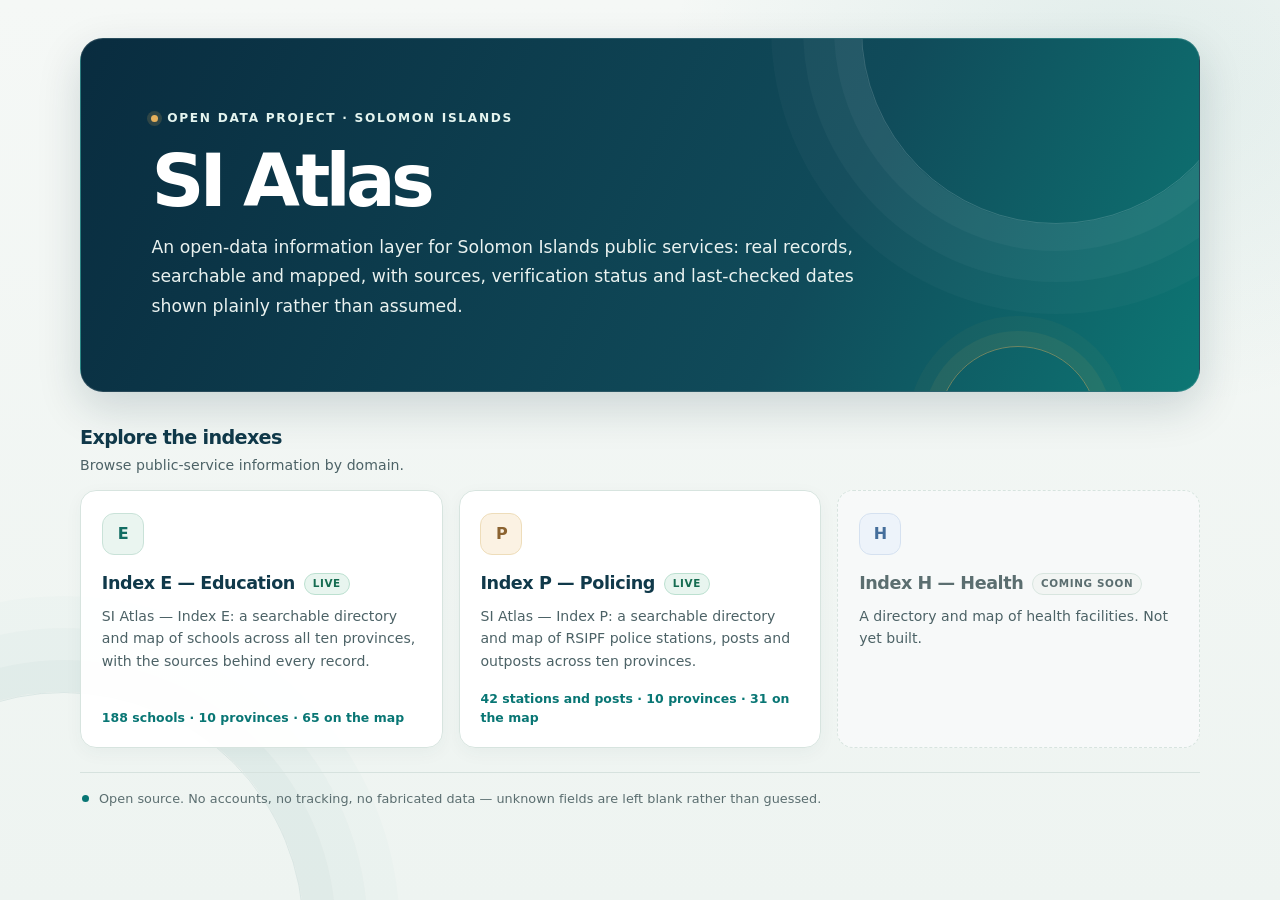
==== commit 3d5a08ec: "Marks and theme colour in the refreshed navy and gold The old government-portal navy #06337C (and go" ====
--- a/index.html
+++ b/index.html
@@ -5,7 +5,7 @@
 <meta name="viewport" content="width=device-width, initial-scale=1">
 <title>SI Atlas — Solomon Islands public services</title>
 <meta name="description" content="SI Atlas is an open-data information layer for Solomon Islands public services. Index E (Education) and Index P (Policing) are live; more indexes are planned.">
-<meta name="theme-color" content="#06337C">
+<meta name="theme-color" content="#10394A">
 
 <!-- Link previews. og:url must be an absolute URL for scrapers, so it is the
      only non-relative path on this page; update it if the site moves to a
--- a/shared/styles/atlas-visual.css
+++ b/shared/styles/atlas-visual.css
@@ -9,7 +9,7 @@
   --navy-dark:  #082B39;
   --navy-mid:   #1A5663;
   --navy-pale:  #E3F1EF;
-  --link:       #087C7A;
+  --link:       #087674;   /* 4.76:1 on the band and results-head tints, 5.45:1 on white */
   --link-hover: #075E61;
   --green:      #11766C;
   --red:        #B64D42;
@@ -21,10 +21,10 @@
   --notice-bg:  #FFF5E3;
   --rule:       #D6E2DE;
   --rule-soft:  #E7EEEB;
-  --rule-strong:#8BA29C;
+  --rule-strong:#79948D;   /* control borders: 3.26:1 on white, 3.11:1 on the toolbar (non-text AA) */
   --text:       #1C3036;
   --text-mid:   #4C6266;
-  --mute:       #63787A;
+  --mute:       #5B6E70;   /* 4.72:1 on the darkest tint it sits on (band), 4.93:1 on page */
   --font-ui:    ui-sans-serif, system-ui, -apple-system, BlinkMacSystemFont, "Segoe UI", sans-serif;
   --font-head:  ui-sans-serif, system-ui, -apple-system, BlinkMacSystemFont, "Segoe UI", sans-serif;
 }
@@ -45,13 +45,13 @@
 }
 .btn-primary { background: var(--navy); border-color: var(--navy); box-shadow: 0 2px 5px rgba(8,43,57,.12); }
 .btn-primary:hover { background: var(--navy-dark); border-color: var(--navy-dark); box-shadow: 0 4px 10px rgba(8,43,57,.16); }
-.btn-secondary { border-color: #C9D8D3; border-radius: 8px; }
+.btn-secondary { border-color: var(--rule-strong); border-radius: 8px; }
 .btn-secondary:hover, .btn-secondary.is-active { background: var(--navy-pale); border-color: var(--link); }
 .link-btn { color: var(--link); }
-.text-close { border-radius: 7px; border-color: #C9D8D3; }
+.text-close { border-radius: 7px; border-color: var(--rule-strong); }
 .select, .search-input, .mini-search {
   border-radius: 8px;
-  border-color: #C9D8D3;
+  border-color: var(--rule-strong);
   transition: border-color .15s ease, box-shadow .15s ease;
 }
 .search-input { padding-left: .8rem; padding-right: .8rem; }
@@ -210,7 +210,7 @@
 .map-note-toggle:hover { background: #F0F7F4; }
 .map-key-title { color: var(--navy); }
 .map-reset { border-radius: 8px; box-shadow: 0 3px 10px rgba(12,48,60,.12); }
-.leaflet-control-zoom { overflow: hidden; border: 1px solid #C5D9D2 !important; border-radius: 9px !important; box-shadow: 0 3px 12px rgba(12,48,60,.12) !important; }
+.leaflet-control-zoom { overflow: hidden; border: 1px solid var(--rule-strong) !important; border-radius: 9px !important; box-shadow: 0 3px 12px rgba(12,48,60,.12) !important; }
 .leaflet-control-zoom a { border-radius: 0 !important; color: var(--navy) !important; }
 .leaflet-control-zoom a:hover { background: #EAF5F1 !important; }
 .leaflet-popup-content-wrapper { border-radius: 10px !important; }
@@ -299,7 +299,7 @@
   align-items: center;
   gap: .55rem;
   margin-bottom: 1rem;
-  color: #C9E8DE;
+  color: #E4F4EF;   /* 4.73:1 on the hero gradient's light end (#0D7774) */
   font-size: .76rem;
   font-weight: 800;
   letter-spacing: .14em;
@@ -316,7 +316,7 @@
 }
 .portal-head p {
   max-width: 68ch;
-  color: rgba(246,252,249,.84);
+  color: rgba(246,252,249,.95);   /* 4.82:1 at the gradient's light end */
   font-size: clamp(.96rem, 1.45vw, 1.08rem);
   line-height: 1.7;
 }
@@ -379,7 +379,6 @@
 }
 .index-card:focus-visible { outline: 3px solid var(--link); outline-offset: 3px; }
 .index-card.is-pending { background: rgba(249,251,250,.8); border-style: dashed; color: var(--mute); box-shadow: none; }
-.index-card.is-pending::before { opacity: .72; }
 .index-name {
   display: flex;
   align-items: center;
@@ -391,7 +390,7 @@
   line-height: 1.3;
   letter-spacing: -.025em;
 }
-.index-card.is-pending .index-name { color: #607477; }
+.index-card.is-pending .index-name { color: var(--mute); }
 .status-tag {
   display: inline-flex;
   align-items: center;
@@ -404,7 +403,7 @@
   letter-spacing: .06em;
 }
 .index-card.is-live .status-tag { background: #E8F5EF; border-color: #BCE0D0; color: #166C51; }
-.index-card.is-pending .status-tag { background: #F2F5F3; color: #68797A; }
+.index-card.is-pending .status-tag { background: #F2F5F3; color: var(--mute); }
 .index-desc { margin-top: .6rem; color: var(--text-mid); font-size: .88rem; line-height: 1.6; }
 .index-count {
   margin-top: auto;
@@ -422,7 +421,7 @@
   margin-top: 1.5rem;
   padding: 1rem .1rem 0;
   border-top: 1px solid #D6E2DE;
-  color: #627779;
+  color: var(--mute);
   font-size: .8rem;
   line-height: 1.55;
 }
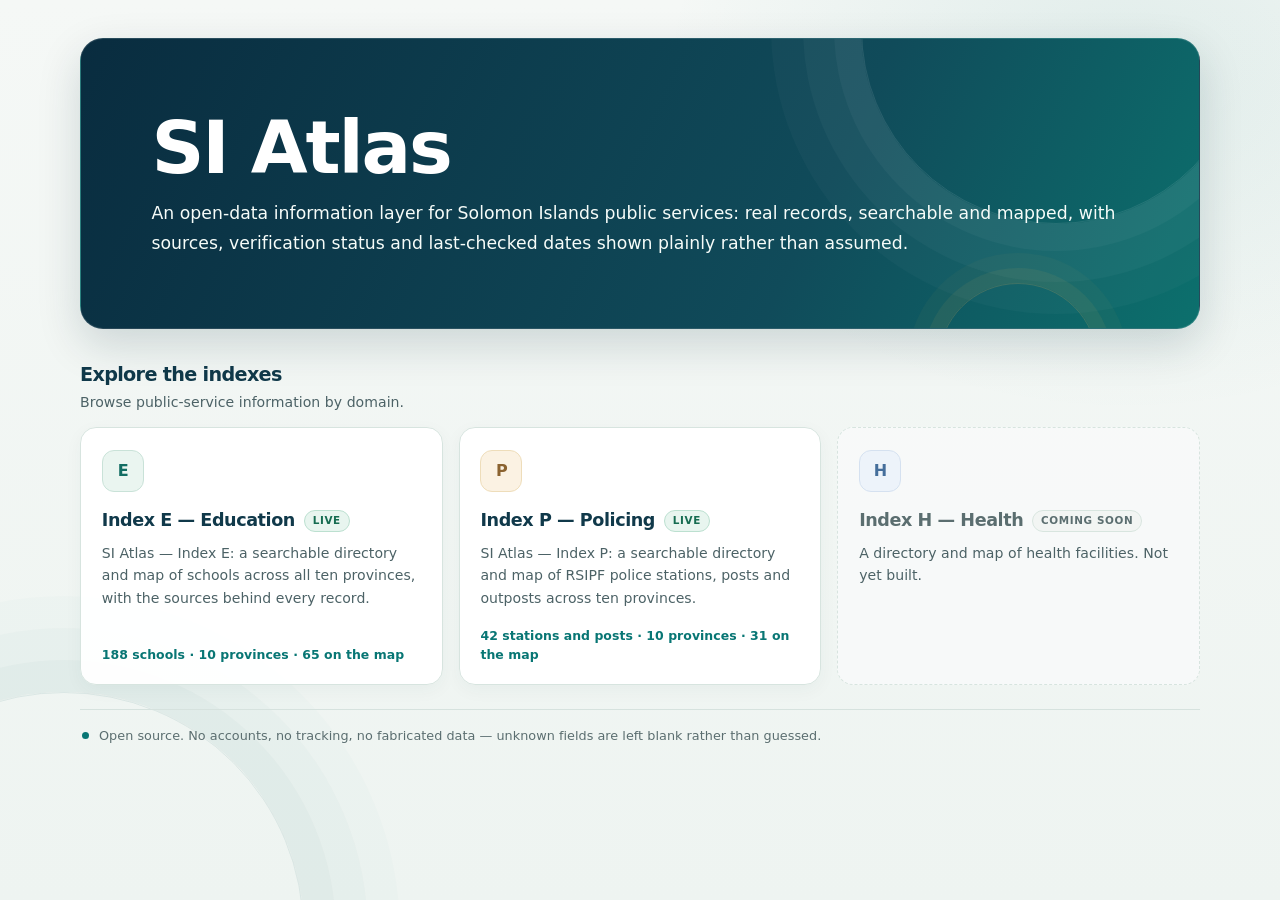
==== commit 86f45fde: "Portal hero: drop the eyebrow line, run the paragraph full width - Remove the "Open data project · S" ====
--- a/index.html
+++ b/index.html
@@ -112,7 +112,6 @@
 
 <main class="portal">
   <div class="portal-head">
-    <div class="portal-eyebrow"><span class="portal-eyebrow-dot" aria-hidden="true"></span> Open data project · Solomon Islands</div>
     <h1>SI Atlas</h1>
     <p>An open-data information layer for Solomon Islands public services: real records, searchable and mapped, with sources, verification status and last-checked dates shown plainly rather than assumed.</p>
   </div>
--- a/shared/styles/base.css
+++ b/shared/styles/base.css
@@ -1,11 +1,12 @@
 /* ============================================================================
    SI Atlas — shared design tokens & primitives
    ----------------------------------------------------------------------------
-   Visual reference: the live Solomon Islands Government service portal
-   (solomons.gov.sb) and the MEHRD site (mehrd.gov.sb). Both are Arial/Open
-   Sans over a light grey page, square-cornered almost everywhere, navy nav
-   bars, borders rather than shadows. Every SI Atlas index shares this
-   idiom — it's what makes them read as one service rather than several.
+   The tokens below are the original square, government-portal-style values.
+   The SI Atlas look is now set by atlas-visual.css, which every page loads
+   last and which overrides these tokens (palette, radii, system font); see
+   index-e/README.md "Design notes" for why it deliberately does not copy the
+   government sites. Without that layer, these values still render a
+   complete, older look.
 
    This file holds only what is genuinely generic: color/type tokens, a
    reset, and primitives (buttons, chips, selects, badges) any index is
@@ -27,9 +28,8 @@
   --green:  #1F6B2E;       /* page headings, as on both reference sites */
   --red:    #A5232B;       /* notices and warnings only */
   --gold:   #C8A415;       /* decorative fills, plus text only on dark (navy)
-                              surfaces — 4.95:1 on navy, but only 2.39:1 on
-                              white/panel, so never use it as text on a light
-                              surface */
+                              surfaces, never on a light one (atlas-visual.css
+                              overrides it with #E4B05C) */
 
   --page:      #ECECEB;    /* body background */
   --panel:     #FFFFFF;
@@ -46,7 +46,7 @@
   --mute:     #63696F;
 
   --font-ui: Arial, 'Helvetica Neue', Helvetica, sans-serif;
-  --font-head: 'Open Sans', Arial, 'Helvetica Neue', Helvetica, sans-serif;
+  --font-head: Arial, 'Helvetica Neue', Helvetica, sans-serif;
 
   --shell-pad: 1rem;
 }
--- a/shared/styles/atlas-visual.css
+++ b/shared/styles/atlas-visual.css
@@ -62,7 +62,8 @@
   box-shadow: 0 0 0 1px var(--link);
 }
 .count-pill { border-radius: 999px; background: var(--link); }
-.chip { border-radius: 999px; }
+.chip { border-radius: 999px; border-color: #BCD8CF; }
+.chip-removable:hover { background: #D3EAE3; }
 .badge { border-radius: 999px; padding: .22rem .6rem; }
 .badge-verified { color: #146B54; border-color: #A8D7C4; background: #E6F5EE; }
 .badge-unverified, .badge-unknown { border-color: #D4DFDB; background: #F1F5F3; }
@@ -73,6 +74,9 @@
   border-bottom: 3px solid var(--gold);
 }
 .masthead-inner { padding-top: .72rem; padding-bottom: .72rem; }
+/* The logo tile is the same navy as the masthead's dark end, so a thin light
+   outline keeps its edge there (and on a phone, where it sits on #0A2B3D). */
+.masthead .crest svg { border-radius: 7px; box-shadow: 0 0 0 1.5px rgba(255,255,255,.6); }
 .service-name { color: #FFFFFF; font-size: 1.3rem; letter-spacing: -.035em; }
 .gov-nav {
   background: #082B39;
@@ -170,7 +174,7 @@
 .result.is-selected .result-name { color: var(--navy); }
 .detail-bar { background: #F2F7F5; border-bottom-color: var(--rule); }
 .detail-head { padding-top: 1rem; }
-.detail-head h2 { color: var(--navy); letter-spacing: -.035em; }
+.detail-head h2 { color: var(--navy); letter-spacing: -.035em; border-radius: 4px; }
 .detail-section h3 {
   margin-left: .72rem;
   margin-right: .72rem;
@@ -190,6 +194,9 @@
 .filters-rail {
   border-right: 1px solid var(--rule);
   box-shadow: 10px 0 35px rgba(8,43,57,.14);
+  /* Closed, park it past its own shadow (10px + 35px blur), or the shadow
+     tints the left edge of the page. body.filters-open still wins. */
+  transform: translateX(calc(-100% - 48px));
 }
 .rail-head { background: var(--navy-dark); }
 .rail-foot { background: #F5F9F7; border-top-color: var(--rule); }
@@ -209,12 +216,23 @@
 .map-note-toggle { border-radius: 11px 11px 0 0; }
 .map-note-toggle:hover { background: #F0F7F4; }
 .map-key-title { color: var(--navy); }
+/* Leaflet failed to load: the same rounded card as the rest of the map UI. */
+.map-unavailable { border-color: var(--rule-strong); border-radius: 10px; box-shadow: 0 3px 10px rgba(12,48,60,.08); }
 .map-reset { border-radius: 8px; box-shadow: 0 3px 10px rgba(12,48,60,.12); }
 .leaflet-control-zoom { overflow: hidden; border: 1px solid var(--rule-strong) !important; border-radius: 9px !important; box-shadow: 0 3px 12px rgba(12,48,60,.12) !important; }
 .leaflet-control-zoom a { border-radius: 0 !important; color: var(--navy) !important; }
 .leaflet-control-zoom a:hover { background: #EAF5F1 !important; }
+/* The navy above is !important, so restate Leaflet's greyed-out look for the
+   button that cannot zoom any further (fully zoomed out or in). */
+.leaflet-control-zoom a.leaflet-disabled,
+.leaflet-control-zoom a.leaflet-disabled:hover { color: #A3B3B0 !important; background: #F4F7F6 !important; }
 .leaflet-popup-content-wrapper { border-radius: 10px !important; }
 .leaflet-popup-tip { box-shadow: none !important; }
+/* Old-palette blues the layers below still set: the map's own background
+   (seen before tiles load), the credit badge hover, the location dot's halo. */
+.leaflet-container { background: #DCEBE7; }
+.map-attribution-toggle:hover .map-attribution-badge { background: #EAF5F1; }
+.you-are-here { box-shadow: 0 0 0 4px rgba(17,118,108,.3); }
 .leaflet-tooltip { border-radius: 6px; border-color: #C5D9D2; box-shadow: 0 2px 8px rgba(12,48,60,.08); }
 
 .modal { background: rgba(5,30,40,.58); backdrop-filter: blur(3px); }
@@ -263,11 +281,14 @@
   display: flex;
   flex-direction: column;
   justify-content: center;
-  min-height: 270px;
+  min-height: 240px;
   padding: clamp(2rem, 5.5vw, 4.5rem);
   border: 1px solid rgba(255,255,255,.12);
   border-radius: 23px;
-  background: linear-gradient(115deg, #092C3F 0%, #104B5A 65%, #0D7774 100%);
+  /* The paragraph runs the card's full width, so it crosses the rings: the
+     light end, the ring outlines (10% white, 20% gold) and the solid text
+     colour below keep every crossing at 4.6:1 or more. */
+  background: linear-gradient(115deg, #092C3F 0%, #104B5A 65%, #0C706D 100%);
   box-shadow: 0 16px 44px rgba(8,43,57,.16);
 }
 .portal-head::before {
@@ -278,7 +299,7 @@
   height: 390px;
   top: -205px;
   right: -52px;
-  border: 1px solid rgba(255,255,255,.17);
+  border: 1px solid rgba(255,255,255,.1);
   border-radius: 50%;
   box-shadow: 0 0 0 27px rgba(255,255,255,.035), 0 0 0 58px rgba(255,255,255,.03), 0 0 0 90px rgba(255,255,255,.022);
 }
@@ -290,33 +311,21 @@
   height: 160px;
   right: 9%;
   bottom: -115px;
-  border: 1px solid rgba(228,176,92,.45);
+  border: 1px solid rgba(228,176,92,.2);
   border-radius: 50%;
   box-shadow: 0 0 0 15px rgba(228,176,92,.07), 0 0 0 30px rgba(228,176,92,.04);
 }
-.portal-eyebrow {
-  display: inline-flex;
-  align-items: center;
-  gap: .55rem;
-  margin-bottom: 1rem;
-  color: #E4F4EF;   /* 4.73:1 on the hero gradient's light end (#0D7774) */
-  font-size: .76rem;
-  font-weight: 800;
-  letter-spacing: .14em;
-  text-transform: uppercase;
-}
-.portal-eyebrow-dot { width: 7px; height: 7px; border-radius: 50%; background: var(--gold); box-shadow: 0 0 0 4px rgba(228,176,92,.17); }
 .portal-head h1 {
   color: #FFFFFF;
   font-size: clamp(2.6rem, 6.6vw, 4.6rem);
   line-height: 1.02;
   font-weight: 800;
-  letter-spacing: -.065em;
+  letter-spacing: -.03em;   /* tighter and Segoe UI Black runs S-I and t-l together */
   margin-bottom: .9rem;
 }
 .portal-head p {
-  max-width: 68ch;
-  color: rgba(246,252,249,.95);   /* 4.82:1 at the gradient's light end */
+  max-width: none;   /* the full inner width of the card, inside its padding */
+  color: #F6FCF9;
   font-size: clamp(.96rem, 1.45vw, 1.08rem);
   line-height: 1.7;
 }
@@ -353,8 +362,12 @@
   text-decoration: none;
   transition: transform .17s ease, box-shadow .17s ease, border-color .17s ease, background-color .17s ease;
 }
+/* The letter tiles and the Index H pill are decoration: the visible text
+   beside them already says it. `/ ""` gives them empty alt text so screen
+   readers skip them (the plain `content` line is for older browsers). */
 .index-card::before {
   content: "E";
+  content: "E" / "";
   display: flex;
   align-items: center;
   justify-content: center;
@@ -369,8 +382,8 @@
   font-weight: 800;
   letter-spacing: -.04em;
 }
-.index-card:nth-child(2)::before { content: "P"; color: #8B6330; background: #FBF2E3; border-color: #EEDDBA; }
-.index-card:nth-child(3)::before { content: "H"; color: #456E9B; background: #EDF3FA; border-color: #D5E1F0; }
+.index-card:nth-child(2)::before { content: "P"; content: "P" / ""; color: #8B6330; background: #FBF2E3; border-color: #EEDDBA; }
+.index-card:nth-child(3)::before { content: "H"; content: "H" / ""; color: #456E9B; background: #EDF3FA; border-color: #D5E1F0; }
 .index-card.is-live:hover {
   background: #FFFFFF;
   border-color: #98C6B7;
@@ -443,6 +456,7 @@
 }
 .health-page .coming-soon::before {
   content: "INDEX H  /  IN DEVELOPMENT";
+  content: "INDEX H  /  IN DEVELOPMENT" / "";
   display: inline-block;
   margin-bottom: 1rem;
   padding: .3rem .55rem;
@@ -476,7 +490,7 @@
   .vs-btn { height: 40px; }
   .vs-btn + .vs-btn { border-left-color: rgba(255,255,255,.2); }
   .portal-page { padding: .8rem; }
-  .portal-head { min-height: 245px; border-radius: 18px; padding: 2rem 1.5rem; }
+  .portal-head { min-height: 200px; border-radius: 18px; padding: 2rem 1.5rem; }
   .portal-head::before { right: -220px; }
   .portal-section-heading { margin-top: 1.5rem; }
   .index-list { grid-template-columns: 1fr; gap: .7rem; }
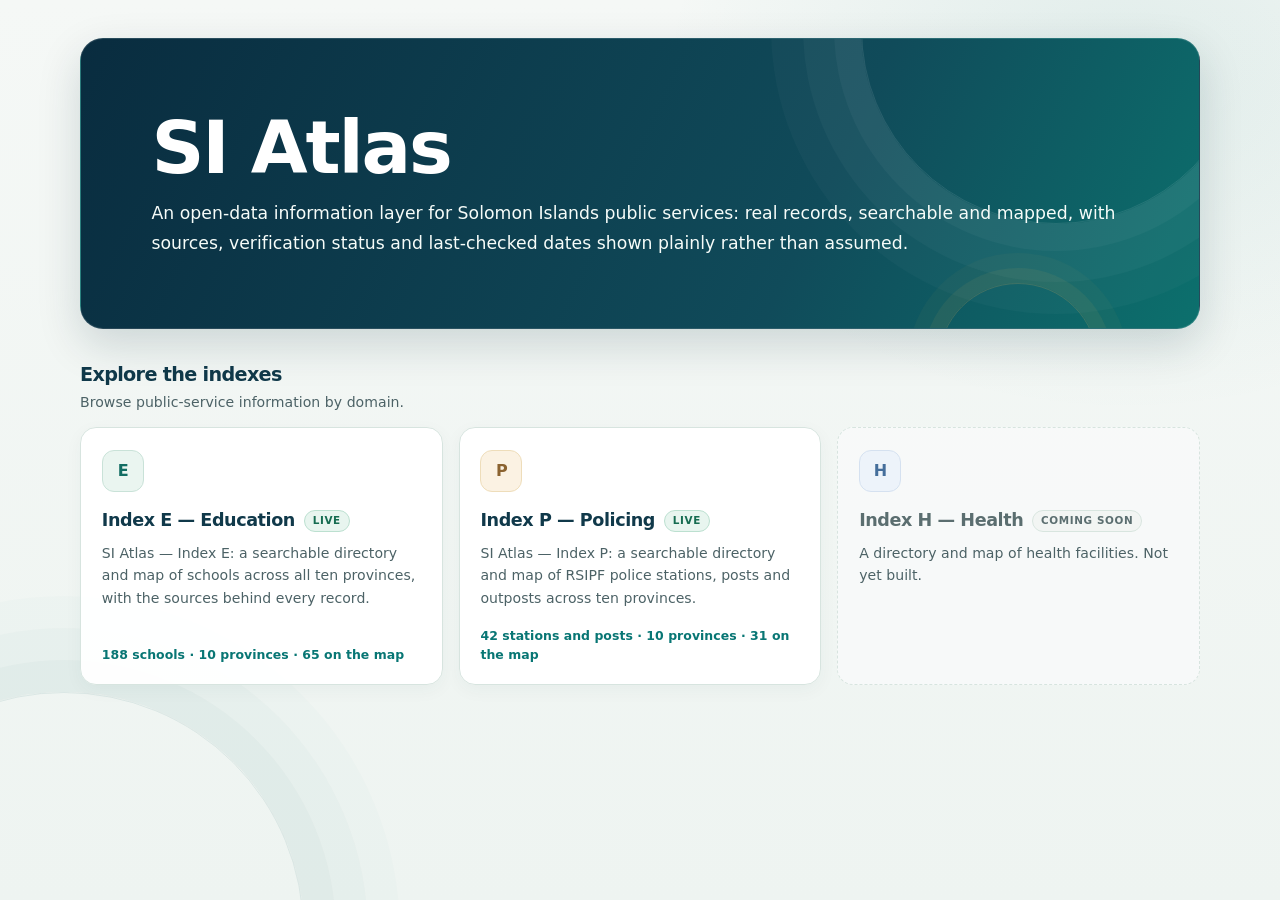
==== commit a7c1f7ca: "Portal: remove the footer line Drops "Open source. No accounts, no tracking, no fabricated data — un" ====
--- a/index.html
+++ b/index.html
@@ -99,11 +99,6 @@
     font-weight: 700;
     color: var(--navy);
   }
-  .portal-foot {
-    margin-top: 2.5rem;
-    font-size: .82rem;
-    color: var(--mute);
-  }
 </style>
 
 <link rel="stylesheet" href="shared/styles/atlas-visual.css">
@@ -141,8 +136,6 @@
       <p class="index-desc">A directory and map of health facilities. Not yet built.</p>
     </a>
   </nav>
-
-  <p class="portal-foot">Open source. No accounts, no tracking, no fabricated data — unknown fields are left blank rather than guessed.</p>
 </main>
 
 <!-- Live counts for the cards above, read from the same data files the
--- a/shared/styles/atlas-visual.css
+++ b/shared/styles/atlas-visual.css
@@ -427,18 +427,6 @@
   line-height: 1.5;
 }
 .index-card.is-pending .index-count { color: var(--mute); }
-.portal-foot {
-  display: flex;
-  align-items: center;
-  gap: .65rem;
-  margin-top: 1.5rem;
-  padding: 1rem .1rem 0;
-  border-top: 1px solid #D6E2DE;
-  color: var(--mute);
-  font-size: .8rem;
-  line-height: 1.55;
-}
-.portal-foot::before { content: ""; display: block; flex: none; width: 7px; height: 7px; background: var(--link); border-radius: 50%; }
 
 /* Health placeholder and 404 page share the same calmer surfaces. */
 .health-page {
@@ -498,7 +486,6 @@
   .index-card::before { width: 36px; height: 36px; margin-bottom: .7rem; border-radius: 10px; }
   .index-desc { margin-top: .4rem; }
   .index-count { padding-top: .75rem; }
-  .portal-foot { align-items: flex-start; }
 }
 @media (prefers-reduced-motion: reduce) {
   .btn, .index-card, .search-input, .mini-search { transition: none !important; }
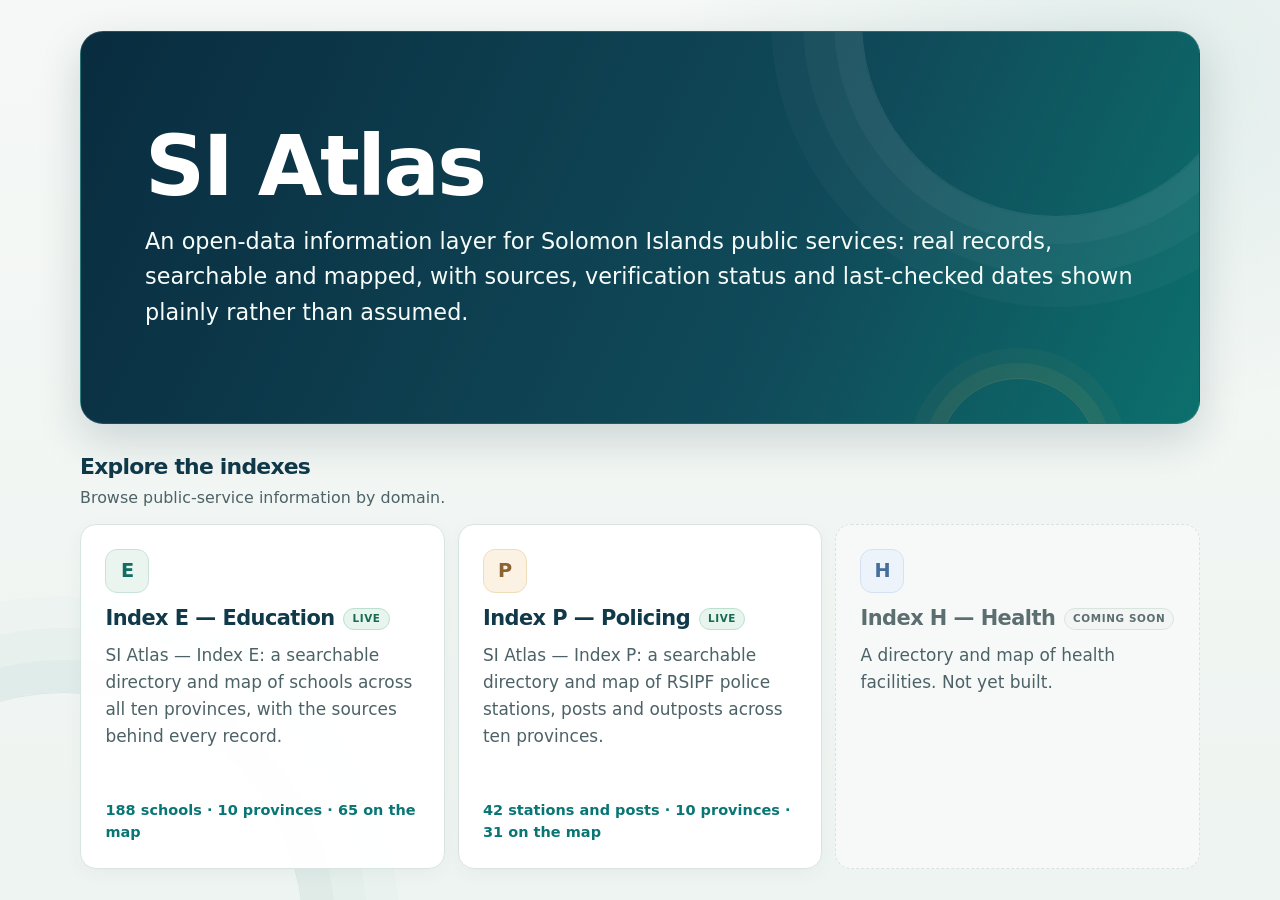
==== commit dc8a1131: "Portal: adapt the layout to any screen, CSS only - Cards: repeat(auto-fit, minmax(min(100%, 17rem), " ====
--- a/index.html
+++ b/index.html
@@ -119,19 +119,19 @@
   </div>
 
   <nav class="index-list" aria-label="Indexes">
-    <a class="index-card is-live" href="index-e/index.html">
+    <a class="index-card is-live" href="index-e/index.html" data-letter="E" data-tone="teal">
       <span class="index-name">Index E — Education <span class="status-tag">Live</span></span>
       <p class="index-desc">SI Atlas — Index E: a searchable directory and map of schools across all ten provinces, with the sources behind every record.</p>
       <p class="index-count" id="count-e" hidden></p>
     </a>
 
-    <a class="index-card is-live" href="index-p/index.html">
+    <a class="index-card is-live" href="index-p/index.html" data-letter="P" data-tone="sand">
       <span class="index-name">Index P — Policing <span class="status-tag">Live</span></span>
       <p class="index-desc">SI Atlas — Index P: a searchable directory and map of RSIPF police stations, posts and outposts across ten provinces.</p>
       <p class="index-count" id="count-p" hidden></p>
     </a>
 
-    <a class="index-card is-pending" href="index-h/index.html">
+    <a class="index-card is-pending" href="index-h/index.html" data-letter="H" data-tone="blue">
       <span class="index-name">Index H — Health <span class="status-tag">Coming soon</span></span>
       <p class="index-desc">A directory and map of health facilities. Not yet built.</p>
     </a>
--- a/shared/styles/atlas-visual.css
+++ b/shared/styles/atlas-visual.css
@@ -246,16 +246,23 @@
 .modal-card h2 { color: var(--navy); }
 .scrim { background: rgba(5,30,40,.43); backdrop-filter: blur(2px); }
 
-/* Portal landing page — more like the front door to a real public-data tool. */
+/* Portal landing page — more like the front door to a real public-data tool.
+   It adapts to the screen with CSS alone: the column widens with the viewport,
+   type and spacing scale with clamp() (on vmin, so a tall monitor gets larger
+   type and a short landscape phone smaller), and when the content is shorter
+   than the screen the hero and the card grid share the spare height instead of
+   leaving a blank band under the cards. */
 .portal-page {
+  --portal-pad: clamp(.8rem, 2.4vw, 3rem);
   height: auto;
   min-height: 100vh;
+  min-height: 100dvh;
   overflow-x: hidden;
   overflow-y: auto;
   display: flex;
   align-items: stretch;
   justify-content: flex-start;
-  padding: clamp(1rem, 3vw, 2.8rem);
+  padding: var(--portal-pad);
   background:
     radial-gradient(ellipse at 88% 8%, rgba(18,124,118,.09), transparent 29rem),
     linear-gradient(180deg, #F5F8F6 0%, #EEF4F1 100%);
@@ -273,7 +280,13 @@
   border-radius: 50%;
   box-shadow: 0 0 0 2rem rgba(12,106,106,.025), 0 0 0 4rem rgba(12,106,106,.02), 0 0 0 6rem rgba(12,106,106,.015);
 }
-.portal { position: relative; z-index: 1; width: 100%; max-width: 1120px; margin: 0 auto; }
+.portal {
+  position: relative; z-index: 1;
+  width: 100%; max-width: clamp(70rem, 82vw, 100rem);
+  margin: 0 auto;
+  flex: 1 0 auto;               /* fill the page's height... */
+  display: flex; flex-direction: column;
+}
 .portal-head {
   position: relative;
   isolation: isolate;
@@ -281,8 +294,11 @@
   display: flex;
   flex-direction: column;
   justify-content: center;
-  min-height: 240px;
-  padding: clamp(2rem, 5.5vw, 4.5rem);
+  /* ...and share what is left over with the card grid. No max-height: with
+     overflow hidden, a cap shorter than the content would clip it. */
+  flex: 3 1 auto;
+  min-height: clamp(9rem, 30vh, 26rem);
+  padding: clamp(1.25rem, 4vmin + .5rem, 5.5rem) clamp(1.25rem, 5vw, 6.5rem);
   border: 1px solid rgba(255,255,255,.12);
   border-radius: 23px;
   /* The paragraph runs the card's full width, so it crosses the rings: the
@@ -317,32 +333,38 @@
 }
 .portal-head h1 {
   color: #FFFFFF;
-  font-size: clamp(2.6rem, 6.6vw, 4.6rem);
+  font-size: clamp(2.1rem, 1rem + 7.5vmin, 8rem);
   line-height: 1.02;
   font-weight: 800;
   letter-spacing: -.03em;   /* tighter and Segoe UI Black runs S-I and t-l together */
-  margin-bottom: .9rem;
+  margin-bottom: clamp(.5rem, 1.6vmin, 1.4rem);
 }
 .portal-head p {
   max-width: none;   /* the full inner width of the card, inside its padding */
   color: #F6FCF9;
-  font-size: clamp(.96rem, 1.45vw, 1.08rem);
-  line-height: 1.7;
+  font-size: clamp(.92rem, .75rem + 1.15vmin, 1.75rem);
+  line-height: 1.6;
 }
 .portal-section-heading {
+  flex: none;
   display: flex;
   align-items: end;
   justify-content: space-between;
   gap: 1rem;
-  margin-top: 2rem;
-  margin-bottom: .9rem;
-}
-.portal-section-heading h2 { color: var(--navy); font-size: 1.2rem; letter-spacing: -.035em; }
-.portal-section-heading p { margin-top: .2rem; font-size: .88rem; color: var(--text-mid); }
+  margin-top: clamp(1.1rem, 3vmin, 3rem);
+  margin-bottom: clamp(.7rem, 1.6vmin, 1.5rem);
+}
+.portal-section-heading h2 { color: var(--navy); font-size: clamp(1.1rem, .75rem + 1.1vmin, 1.9rem); letter-spacing: -.035em; }
+.portal-section-heading p { margin-top: .2rem; font-size: clamp(.85rem, .74rem + .45vmin, 1.15rem); color: var(--text-mid); }
+/* As many columns as fit (3, 2 or 1 for today's three cards); a fourth or
+   fifth index just wraps. Every row is the same height, so cards in a row
+   match, and the grid takes its share of any spare page height. */
 .index-list {
+  flex: 1 1 auto;
   display: grid;
-  grid-template-columns: repeat(3, minmax(0, 1fr));
-  gap: 1rem;
+  grid-template-columns: repeat(auto-fit, minmax(min(100%, 17rem), 1fr));
+  grid-auto-rows: 1fr;
+  gap: clamp(.7rem, 1.4vmin, 1.5rem);
   margin-top: 0;
 }
 .index-card {
@@ -351,8 +373,8 @@
   flex-direction: column;
   align-items: flex-start;
   min-width: 0;
-  min-height: 225px;
-  padding: 1.35rem 1.3rem 1.2rem;
+  min-height: clamp(10rem, 22vh, 20rem);
+  padding: clamp(1.1rem, 2vmin + .4rem, 2.6rem);
   overflow: hidden;
   border: 1px solid #D7E4DF;
   border-radius: 16px;
@@ -362,28 +384,32 @@
   text-decoration: none;
   transition: transform .17s ease, box-shadow .17s ease, border-color .17s ease, background-color .17s ease;
 }
-/* The letter tiles and the Index H pill are decoration: the visible text
+/* The letter tile comes from the card's own data-letter, and its colours from
+   data-tone (teal, the default; sand; blue), so a card keeps its tile however
+   the grid wraps or the cards are reordered. A card without data-letter has
+   no tile. The tiles and the Index H pill are decoration: the visible text
    beside them already says it. `/ ""` gives them empty alt text so screen
    readers skip them (the plain `content` line is for older browsers). */
 .index-card::before {
-  content: "E";
-  content: "E" / "";
+  content: attr(data-letter);
+  content: attr(data-letter) / "";
   display: flex;
   align-items: center;
   justify-content: center;
-  width: 42px;
-  height: 42px;
-  margin-bottom: 1.1rem;
+  width: clamp(36px, 1.6rem + 2vmin, 64px);
+  height: clamp(36px, 1.6rem + 2vmin, 64px);
+  margin-bottom: clamp(.7rem, 1.4vmin, 1.4rem);
   border: 1px solid #C9E2D8;
   border-radius: 12px;
   background: #EAF5F0;
   color: #126D63;
-  font-size: 1rem;
+  font-size: clamp(1rem, .7rem + .9vmin, 1.6rem);
   font-weight: 800;
   letter-spacing: -.04em;
 }
-.index-card:nth-child(2)::before { content: "P"; content: "P" / ""; color: #8B6330; background: #FBF2E3; border-color: #EEDDBA; }
-.index-card:nth-child(3)::before { content: "H"; content: "H" / ""; color: #456E9B; background: #EDF3FA; border-color: #D5E1F0; }
+.index-card:not([data-letter])::before { display: none; }
+.index-card[data-tone="sand"]::before { color: #8B6330; background: #FBF2E3; border-color: #EEDDBA; }
+.index-card[data-tone="blue"]::before { color: #456E9B; background: #EDF3FA; border-color: #D5E1F0; }
 .index-card.is-live:hover {
   background: #FFFFFF;
   border-color: #98C6B7;
@@ -398,8 +424,9 @@
   flex-wrap: wrap;
   gap: .55rem;
   padding-right: 0;
+  max-width: 40ch;
   color: var(--navy);
-  font-size: 1.1rem;
+  font-size: clamp(1.05rem, .8rem + .9vmin, 1.8rem);
   line-height: 1.3;
   letter-spacing: -.025em;
 }
@@ -417,12 +444,14 @@
 }
 .index-card.is-live .status-tag { background: #E8F5EF; border-color: #BCE0D0; color: #166C51; }
 .index-card.is-pending .status-tag { background: #F2F5F3; color: var(--mute); }
-.index-desc { margin-top: .6rem; color: var(--text-mid); font-size: .88rem; line-height: 1.6; }
+/* Card text keeps a readable measure however wide a card gets (one column on
+   a tablet, a third of a 100rem column on a big monitor). */
+.index-desc { max-width: 62ch; margin-top: .6rem; color: var(--text-mid); font-size: clamp(.88rem, .75rem + .55vmin, 1.25rem); line-height: 1.6; }
 .index-count {
   margin-top: auto;
   padding-top: 1.1rem;
   color: var(--link);
-  font-size: .78rem;
+  font-size: clamp(.78rem, .68rem + .4vmin, 1.05rem);
   font-weight: 750;
   line-height: 1.5;
 }
@@ -477,16 +506,21 @@
   .view-switch { border: 1px solid var(--navy); border-radius: 11px; overflow: hidden; box-shadow: 0 5px 18px rgba(8,43,57,.2); }
   .vs-btn { height: 40px; }
   .vs-btn + .vs-btn { border-left-color: rgba(255,255,255,.2); }
-  .portal-page { padding: .8rem; }
-  .portal-head { min-height: 200px; border-radius: 18px; padding: 2rem 1.5rem; }
+  .portal-head { border-radius: 18px; }
   .portal-head::before { right: -220px; }
-  .portal-section-heading { margin-top: 1.5rem; }
-  .index-list { grid-template-columns: 1fr; gap: .7rem; }
-  .index-card { min-height: 0; padding: 1.1rem; border-radius: 13px; }
-  .index-card::before { width: 36px; height: 36px; margin-bottom: .7rem; border-radius: 10px; }
+  .index-card { min-height: 0; border-radius: 13px; }
+  .index-card::before { border-radius: 10px; }
   .index-desc { margin-top: .4rem; }
   .index-count { padding-top: .75rem; }
 }
+/* Short screens (a landscape phone, a laptop at 200%+ zoom): the hero sizes to
+   its text, so the cards start on the first screen. */
+@media (max-height: 500px) {
+  .portal-head { min-height: 0; }
+  .portal-head h1 { font-size: clamp(1.9rem, 1rem + 5vmin, 3rem); }
+  .portal-head p { line-height: 1.5; }
+  .portal-section-heading { margin-top: .9rem; }
+}
 @media (prefers-reduced-motion: reduce) {
   .btn, .index-card, .search-input, .mini-search { transition: none !important; }
 }
